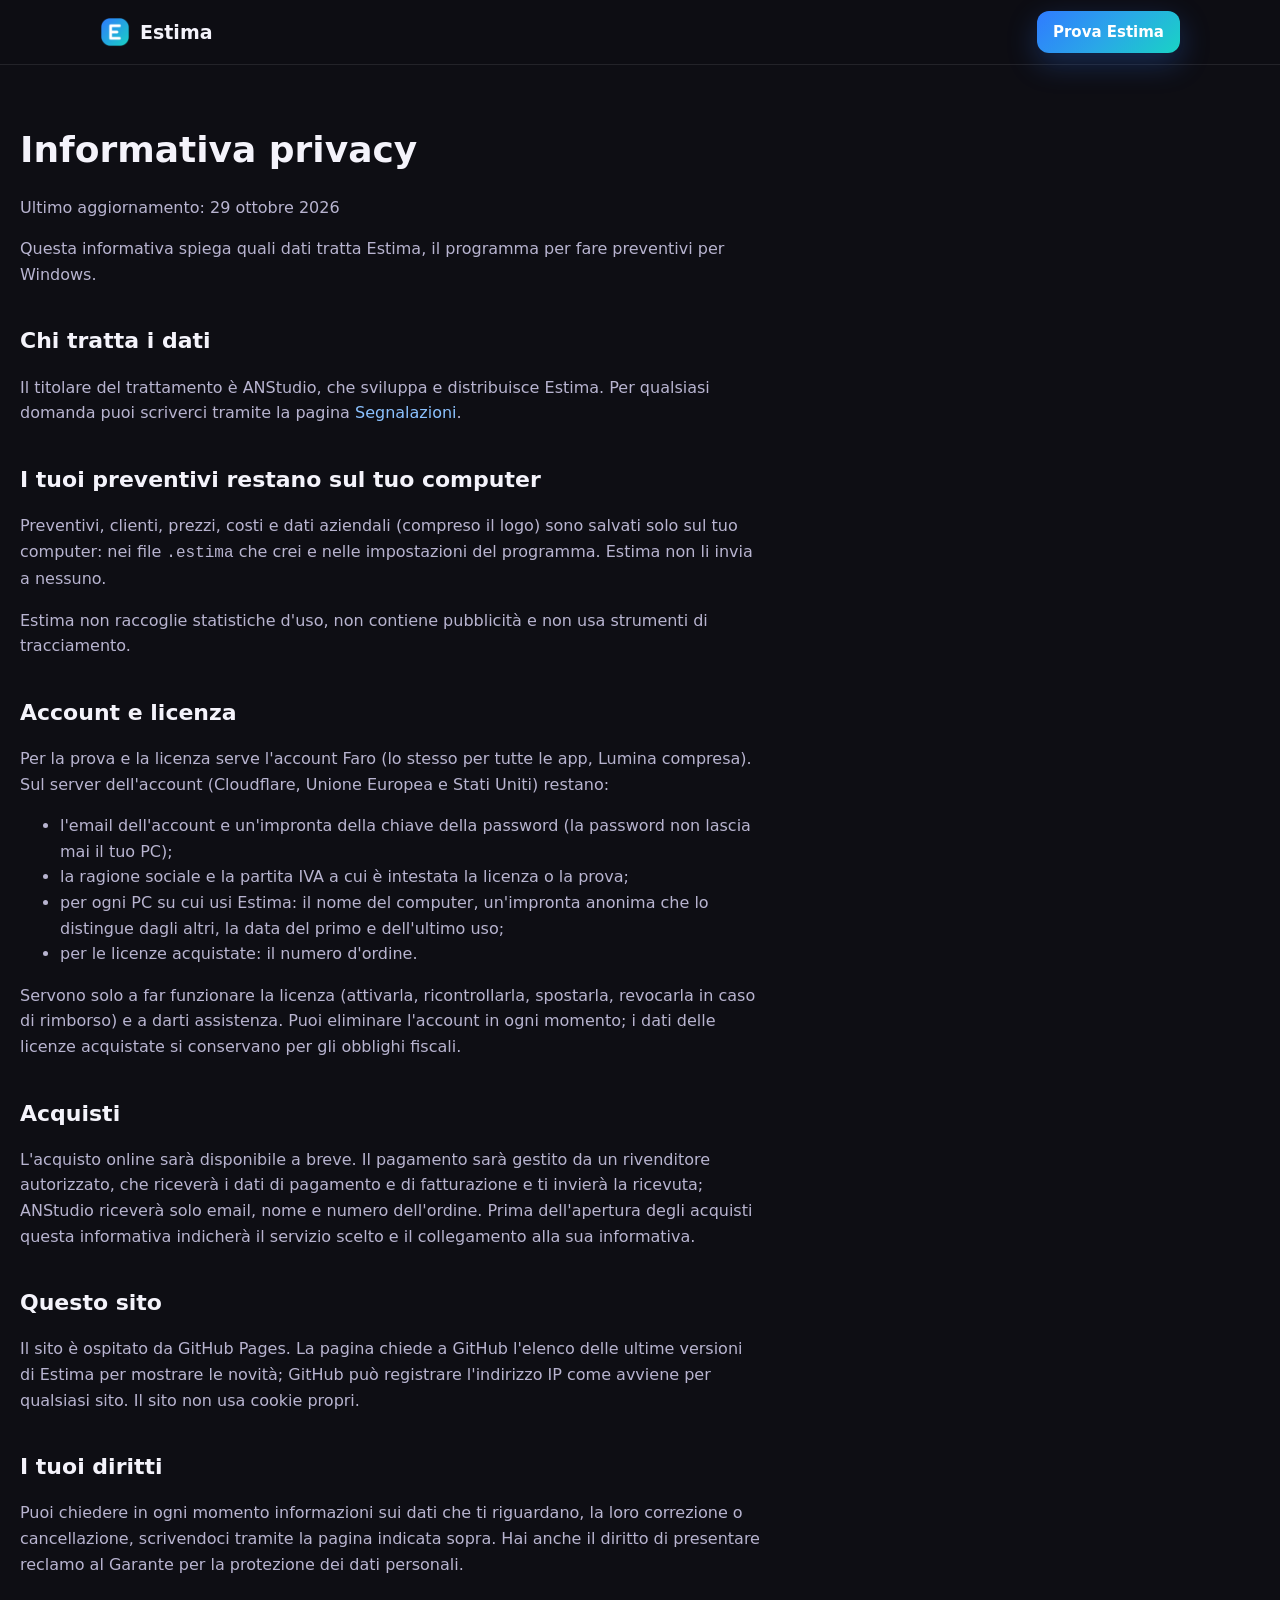
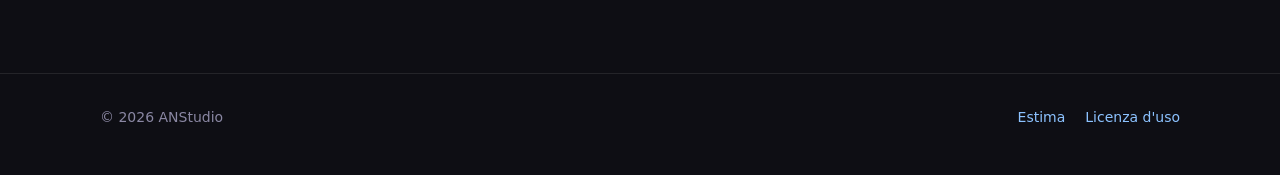
==== privacy.html @ 3baba2e5 "Estima v0.8.0" ====
<!doctype html>
<html lang="it">
<head>
<meta charset="utf-8">
<meta name="viewport" content="width=device-width, initial-scale=1">
<title>Privacy · Estima</title>
<meta name="description" content="Informativa privacy di Estima.">
<link rel="icon" href="immagini/icona-32.png">
<link rel="stylesheet" href="stile.css">
</head>
<body>

<header class="top">
  <div class="wrap">
    <a class="brand" href="index.html"><img src="immagini/icona-256.png" alt="">Estima</a>
    <a class="btn pri" href="index.html#scarica" style="padding:9px 16px;font-size:15px;margin-left:auto">Prova Estima</a>
  </div>
</header>

<main class="doc">
  <h1>Informativa privacy</h1>
  <p>Ultimo aggiornamento: 29 ottobre 2026</p>

  <p>Questa informativa spiega quali dati tratta Estima, il programma per fare preventivi per Windows.</p>

  <h2>Chi tratta i dati</h2>
  <p>Il titolare del trattamento è ANStudio, che sviluppa e distribuisce Estima. Per qualsiasi domanda puoi scriverci tramite la pagina <a href="https://github.com/ANStudioDev/Estima/issues">Segnalazioni</a>.</p>

  <h2>I tuoi preventivi restano sul tuo computer</h2>
  <p>Preventivi, clienti, prezzi, costi e dati aziendali (compreso il logo) sono salvati solo sul tuo computer: nei file <code>.estima</code> che crei e nelle impostazioni del programma. Estima non li invia a nessuno.</p>
  <p>Estima non raccoglie statistiche d'uso, non contiene pubblicità e non usa strumenti di tracciamento.</p>

  <h2>Account e licenza</h2>
  <p>Per la prova e la licenza serve l'account Faro (lo stesso per tutte le app, Lumina compresa). Sul server dell'account (Cloudflare, Unione Europea e Stati Uniti) restano:</p>
  <ul>
    <li>l'email dell'account e un'impronta della chiave della password (la password non lascia mai il tuo PC);</li>
    <li>la ragione sociale e la partita IVA a cui è intestata la licenza o la prova;</li>
    <li>per ogni PC su cui usi Estima: il nome del computer, un'impronta anonima che lo distingue dagli altri, la data del primo e dell'ultimo uso;</li>
    <li>per le licenze acquistate: il numero d'ordine.</li>
  </ul>
  <p>Servono solo a far funzionare la licenza (attivarla, ricontrollarla, spostarla, revocarla in caso di rimborso) e a darti assistenza. Puoi eliminare l'account in ogni momento; i dati delle licenze acquistate si conservano per gli obblighi fiscali.</p>

  <h2>Acquisti</h2>
  <p>L'acquisto online sarà disponibile a breve. Il pagamento sarà gestito da un rivenditore autorizzato, che riceverà i dati di pagamento e di fatturazione e ti invierà la ricevuta; ANStudio riceverà solo email, nome e numero dell'ordine. Prima dell'apertura degli acquisti questa informativa indicherà il servizio scelto e il collegamento alla sua informativa.</p>

  <h2>Questo sito</h2>
  <p>Il sito è ospitato da GitHub Pages. La pagina chiede a GitHub l'elenco delle ultime versioni di Estima per mostrare le novità; GitHub può registrare l'indirizzo IP come avviene per qualsiasi sito. Il sito non usa cookie propri.</p>

  <h2>I tuoi diritti</h2>
  <p>Puoi chiedere in ogni momento informazioni sui dati che ti riguardano, la loro correzione o cancellazione, scrivendoci tramite la pagina indicata sopra. Hai anche il diritto di presentare reclamo al Garante per la protezione dei dati personali.</p>
</main>

<footer>
  <div class="wrap">
    <span>© 2026 ANStudio</span>
    <div class="links">
      <a href="index.html">Estima</a>
      <a href="licenza.html">Licenza d'uso</a>
    </div>
  </div>
</footer>
</body>
</html>
---- stile.css ----
/* Sito di Estima (GitHub Pages) - stessa impostazione del sito di Lumina, colori di Estima */
:root {
  --bg: #0e0e14;
  --panel: #181824;
  --panel2: #1e1e2c;
  --line: rgba(255, 255, 255, .09);
  --text: #f4f3fb;
  --soft: #b8b4d0;
  --mute: #8a87a3;
  --blu: #2f7bff;
  --turchese: #19d3c5;
  --grad: linear-gradient(135deg, #2f7bff 0%, #2aa6e8 50%, #19d3c5 100%);
  --radius: 16px;
}
* { box-sizing: border-box; }
html { scroll-behavior: smooth; }
body {
  margin: 0;
  background: var(--bg);
  color: var(--text);
  font: 16px/1.6 "Segoe UI", system-ui, -apple-system, Roboto, Arial, sans-serif;
  -webkit-font-smoothing: antialiased;
}
a { color: #8cc2ff; text-decoration: none; }
a:hover { text-decoration: underline; }
img { max-width: 100%; }
.wrap { max-width: 1120px; margin: 0 auto; padding: 0 20px; }

/* intestazione */
header.top {
  position: sticky; top: 0; z-index: 10;
  background: rgba(14, 14, 20, .82);
  backdrop-filter: blur(10px);
  border-bottom: 1px solid var(--line);
}
header.top .wrap { display: flex; align-items: center; gap: 24px; height: 64px; }
.brand { display: flex; align-items: center; gap: 10px; color: var(--text); font-weight: 650; font-size: 19px; }
.brand:hover { text-decoration: none; }
.brand img { width: 30px; height: 30px; }
nav.menu { margin-left: auto; display: flex; gap: 22px; font-size: 15px; }
nav.menu a { color: var(--soft); }
nav.menu a:hover { color: var(--text); text-decoration: none; }

/* pulsanti */
.btn {
  display: inline-flex; align-items: center; gap: 10px;
  padding: 13px 22px; border-radius: 12px;
  font-weight: 600; font-size: 16px; color: #fff;
  border: 1px solid var(--line); background: var(--panel2);
}
.btn:hover { text-decoration: none; filter: brightness(1.12); }
.btn.pri { background: var(--grad); border: 0; box-shadow: 0 10px 30px rgba(47, 123, 255, .28); }
.btn svg { width: 20px; height: 20px; }
.btn small { font-weight: 400; opacity: .8; font-size: 13px; }

/* apertura */
.hero { padding: 76px 0 40px; position: relative; overflow: hidden; }
.hero::before {
  content: ""; position: absolute; inset: -40% 20% auto -20%; height: 640px;
  background: radial-gradient(closest-side, rgba(47, 123, 255, .28), transparent);
  pointer-events: none;
}
.hero::after {
  content: ""; position: absolute; inset: -30% -20% auto 50%; height: 560px;
  background: radial-gradient(closest-side, rgba(25, 211, 197, .16), transparent);
  pointer-events: none;
}
.hero .wrap { position: relative; z-index: 1; text-align: center; }
.hero h1 { font-size: clamp(36px, 5.2vw, 60px); line-height: 1.07; margin: 0 auto 18px; letter-spacing: -.02em; max-width: 15em; }
.hero h1 span { background: var(--grad); -webkit-background-clip: text; background-clip: text; color: transparent; }
.hero p.lead { font-size: 19px; color: var(--soft); margin: 0 auto 30px; max-width: 40em; }
.cta { display: flex; flex-wrap: wrap; gap: 12px; align-items: center; justify-content: center; }
.meta { margin-top: 14px; color: var(--mute); font-size: 14px; }
.schermo {
  margin: 48px auto 0; max-width: 1080px; border-radius: 18px; overflow: hidden;
  border: 1px solid rgba(255, 255, 255, .12);
  box-shadow: 0 40px 100px rgba(0, 0, 0, .55), 0 0 0 1px rgba(47, 123, 255, .15);
}
.schermo img { display: block; width: 100%; }

/* sezioni */
section { padding: 64px 0; border-top: 1px solid var(--line); }
section h2 { font-size: 30px; margin: 0 0 8px; letter-spacing: -.01em; }
section p.sub { color: var(--soft); margin: 0 0 32px; max-width: 48em; }
.grid { display: grid; grid-template-columns: repeat(3, 1fr); gap: 16px; }
.card { background: var(--panel); border: 1px solid var(--line); border-radius: var(--radius); padding: 22px; }
.card h3 { margin: 0 0 6px; font-size: 18px; }
.card p { margin: 0; color: var(--soft); font-size: 15px; }
.card .ic { width: 38px; height: 38px; border-radius: 10px; background: rgba(47, 123, 255, .16); display: grid; place-items: center; margin-bottom: 14px; }
.card .ic svg { width: 20px; height: 20px; stroke: #8cc2ff; }

.two { display: grid; grid-template-columns: 1fr 1fr; gap: 28px; align-items: center; }
.two.inv > :first-child { order: 2; }
.foto { border-radius: 14px; overflow: hidden; border: 1px solid rgba(255, 255, 255, .1); box-shadow: 0 24px 60px rgba(0, 0, 0, .45); }
.foto img { display: block; width: 100%; }
.punti { list-style: none; padding: 0; margin: 0; display: grid; gap: 10px; }
.punti li { padding-left: 28px; position: relative; color: var(--soft); }
.punti li b { color: var(--text); }
.punti li::before { content: ""; position: absolute; left: 4px; top: 9px; width: 10px; height: 10px; border-radius: 3px; background: var(--grad); }

.steps { counter-reset: s; list-style: none; padding: 0; margin: 0; display: grid; grid-template-columns: repeat(4, 1fr); gap: 12px; }
.steps li { counter-increment: s; background: var(--panel); border: 1px solid var(--line); border-radius: 12px; padding: 54px 16px 16px; position: relative; color: var(--soft); font-size: 15px; }
.steps li b { color: var(--text); display: block; margin-bottom: 4px; font-size: 16px; }
.steps li::before {
  content: counter(s); position: absolute; left: 16px; top: 16px;
  width: 28px; height: 28px; border-radius: 50%; background: var(--grad);
  display: grid; place-items: center; font-weight: 700; color: #fff; font-size: 14px;
}

/* chi lo usa */
.mestieri { display: flex; flex-wrap: wrap; gap: 10px; }
.mestieri span { background: var(--panel); border: 1px solid var(--line); border-radius: 99px; padding: 7px 14px; color: var(--soft); font-size: 15px; }

/* prezzi */
.prezzi { display: grid; grid-template-columns: repeat(3, 1fr); gap: 16px; }
.piano { background: var(--panel); border: 1px solid var(--line); border-radius: var(--radius); padding: 26px; display: flex; flex-direction: column; gap: 12px; }
.prezzi.due { grid-template-columns: repeat(2, minmax(0, 420px)); }
.piano.top { border-color: rgba(47, 123, 255, .6); box-shadow: 0 0 0 1px rgba(47, 123, 255, .35), 0 20px 50px rgba(47, 123, 255, .15); }
.piano h3 { margin: 0; font-size: 20px; }
.piano .prezzo { font-size: 36px; font-weight: 700; letter-spacing: -.02em; }
.piano .prezzo small { font-size: 15px; font-weight: 400; color: var(--mute); }
.piano ul { margin: 0; padding-left: 20px; color: var(--soft); font-size: 15px; flex: 1; }
.piano .btn { justify-content: center; }

/* bozza: segnaposto da completare prima della pubblicazione */
.dafare { outline: 2px dashed #ffb020; outline-offset: 3px; border-radius: 6px; }
.avviso-bozza {
  background: #3a2a08; color: #ffe2a8; text-align: center; font-size: 14px; padding: 8px 16px;
  border-bottom: 1px solid rgba(255, 176, 32, .4);
}

/* domande */
details { background: var(--panel); border: 1px solid var(--line); border-radius: 12px; padding: 14px 18px; margin-bottom: 10px; }
details summary { cursor: pointer; font-weight: 600; }
details p { color: var(--soft); margin: 10px 0 2px; }

/* novita' */
.rel { background: var(--panel); border: 1px solid var(--line); border-radius: 12px; padding: 18px 20px; margin-bottom: 12px; }
.rel h3 { margin: 0; font-size: 18px; display: flex; gap: 12px; align-items: baseline; flex-wrap: wrap; }
.rel h3 small { color: var(--mute); font-weight: 400; font-size: 14px; }
.rel .badge { font-size: 12px; padding: 2px 8px; border-radius: 99px; background: rgba(47, 123, 255, .2); color: #cfe3ff; }
.rel ul { margin: 10px 0 0; padding-left: 20px; color: var(--soft); }
.rel p { margin: 10px 0 0; color: var(--soft); }

/* pagine di testo (privacy, licenza) */
.doc { max-width: 780px; padding: 56px 20px 80px; }
.doc h1 { font-size: 36px; margin: 0 0 6px; }
.doc h2 { font-size: 22px; margin: 36px 0 8px; }
.doc p, .doc li { color: var(--soft); }
.note { background: rgba(255, 176, 32, .1); border: 1px solid rgba(255, 176, 32, .35); color: #ffe2a8; border-radius: 12px; padding: 12px 16px; }

/* pie' di pagina */
footer { border-top: 1px solid var(--line); padding: 32px 0 48px; color: var(--mute); font-size: 14px; }
footer .wrap { display: flex; flex-wrap: wrap; gap: 14px 28px; align-items: center; }
footer .links { display: flex; gap: 20px; flex-wrap: wrap; margin-left: auto; }

@media (max-width: 900px) {
  .grid { grid-template-columns: 1fr 1fr; }
  .two { grid-template-columns: 1fr; }
  .two.inv > :first-child { order: 0; }
  .steps { grid-template-columns: 1fr 1fr; }
  nav.menu { display: none; }
  header.top .btn { margin-left: auto; }
}
@media (max-width: 560px) {
  .grid, .prezzi, .prezzi.due, .steps { grid-template-columns: 1fr; }
  .hero { padding-top: 44px; }
}

.btn.presto { justify-content: center; background: transparent; border: 1px dashed rgba(255,255,255,.28); color: rgba(255,255,255,.75); cursor: default; filter: none; }
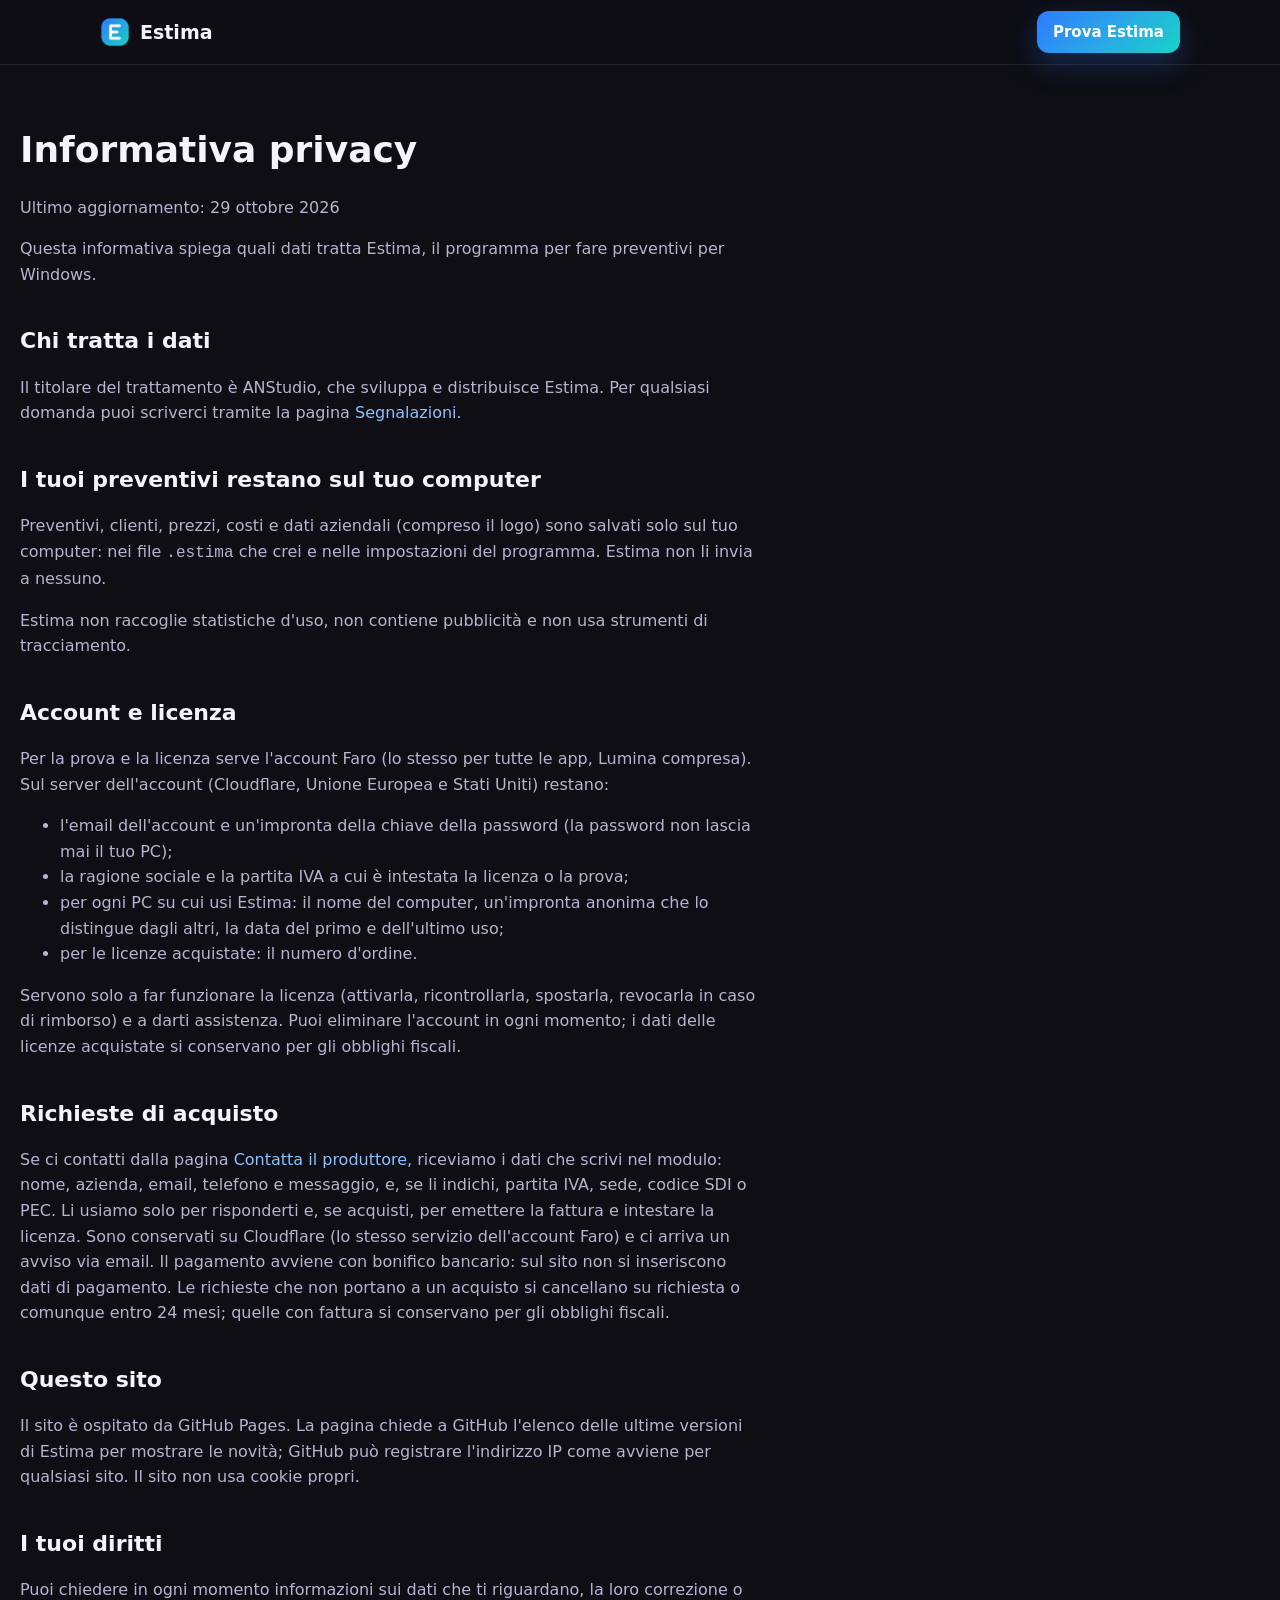
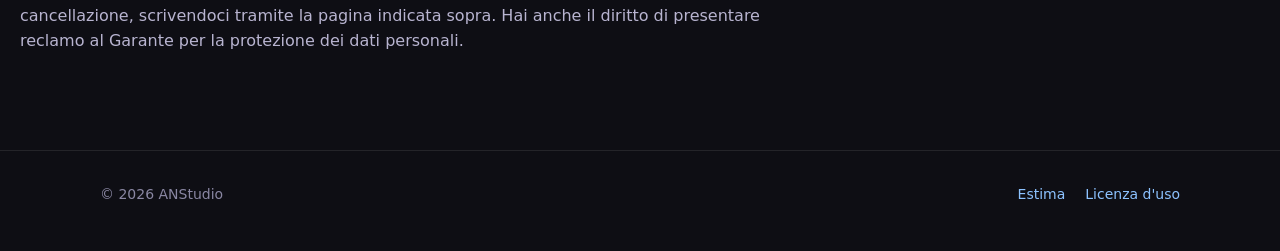
==== commit 0642ad05: "Sito: pagina Contatta il produttore per l'acquisto Co-Authored-By: Claude Opus 5.5 <noreply@anthropi" ====
--- a/privacy.html
+++ b/privacy.html
@@ -40,8 +40,8 @@
   </ul>
   <p>Servono solo a far funzionare la licenza (attivarla, ricontrollarla, spostarla, revocarla in caso di rimborso) e a darti assistenza. Puoi eliminare l'account in ogni momento; i dati delle licenze acquistate si conservano per gli obblighi fiscali.</p>
 
-  <h2>Acquisti</h2>
-  <p>L'acquisto online sarà disponibile a breve. Il pagamento sarà gestito da un rivenditore autorizzato, che riceverà i dati di pagamento e di fatturazione e ti invierà la ricevuta; ANStudio riceverà solo email, nome e numero dell'ordine. Prima dell'apertura degli acquisti questa informativa indicherà il servizio scelto e il collegamento alla sua informativa.</p>
+  <h2>Richieste di acquisto</h2>
+  <p>Se ci contatti dalla pagina <a href="acquista.html">Contatta il produttore</a>, riceviamo i dati che scrivi nel modulo: nome, azienda, email, telefono e messaggio, e, se li indichi, partita IVA, sede, codice SDI o PEC. Li usiamo solo per risponderti e, se acquisti, per emettere la fattura e intestare la licenza. Sono conservati su Cloudflare (lo stesso servizio dell'account Faro) e ci arriva un avviso via email. Il pagamento avviene con bonifico bancario: sul sito non si inseriscono dati di pagamento. Le richieste che non portano a un acquisto si cancellano su richiesta o comunque entro 24 mesi; quelle con fattura si conservano per gli obblighi fiscali.</p>
 
   <h2>Questo sito</h2>
   <p>Il sito è ospitato da GitHub Pages. La pagina chiede a GitHub l'elenco delle ultime versioni di Estima per mostrare le novità; GitHub può registrare l'indirizzo IP come avviene per qualsiasi sito. Il sito non usa cookie propri.</p>
